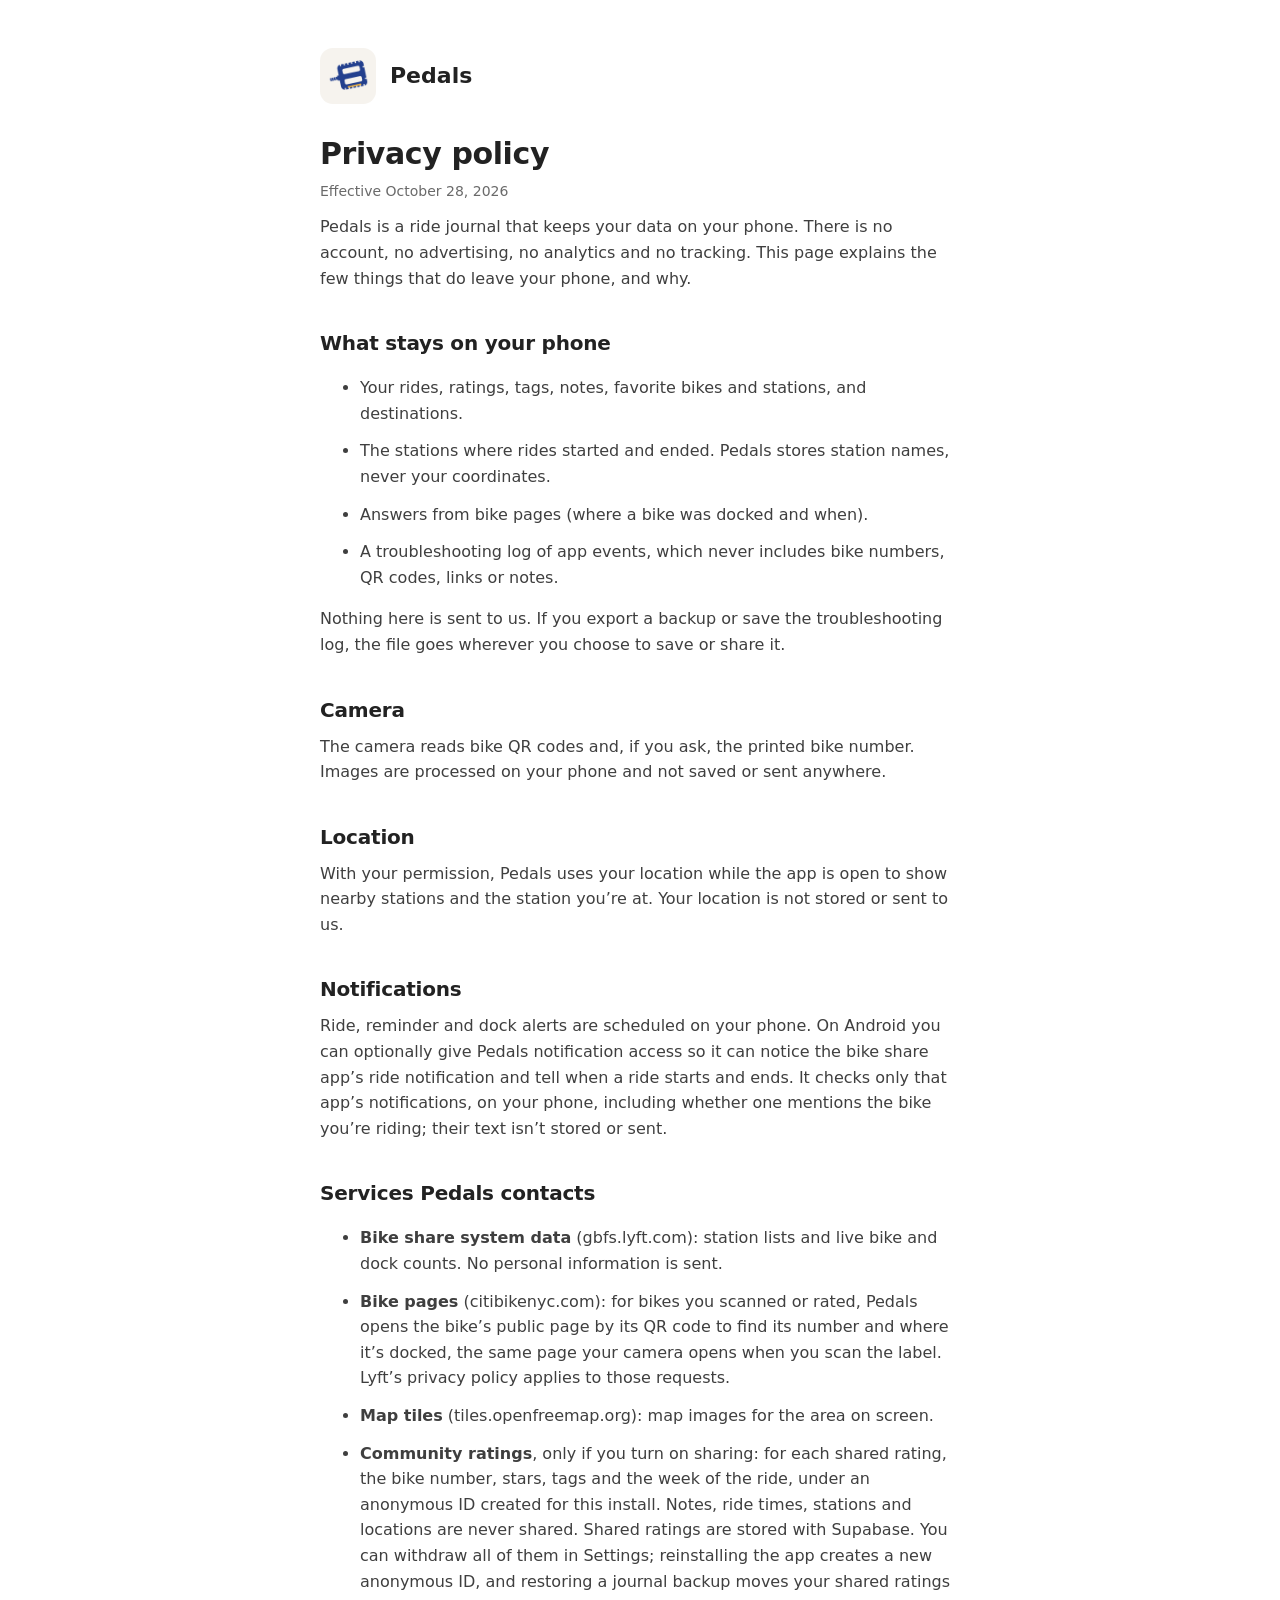
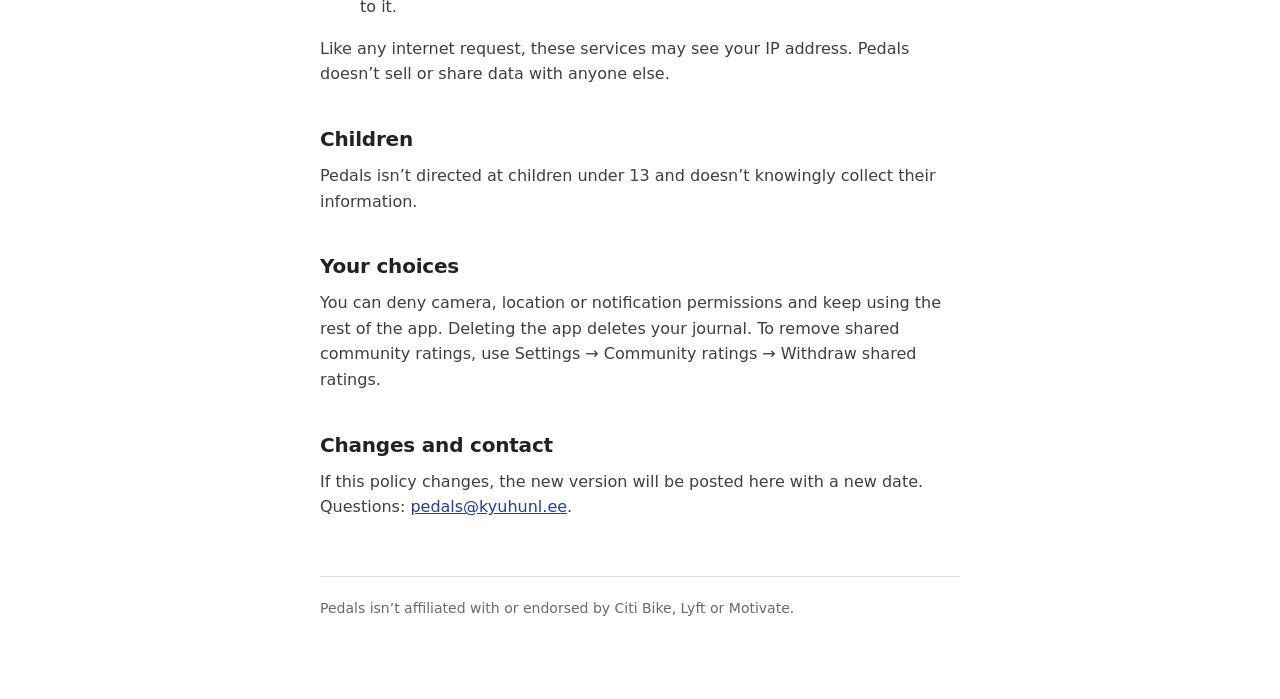
==== privacy.html @ 89486027 "Pedals site: home, privacy policy, support" ====
<!doctype html>
<html lang="en">
<head>
<meta charset="utf-8">
<meta name="viewport" content="width=device-width, initial-scale=1">
<title>Pedals privacy policy</title>
<link rel="icon" href="icon.png">
<link rel="stylesheet" href="style.css">
</head>
<body>
<main>
<header><img src="icon.png" alt=""><a href="./">Pedals</a></header>
<h1>Privacy policy</h1>
<p class="muted">Effective October 28, 2026</p>
<p>Pedals is a ride journal that keeps your data on your phone. There is no account, no advertising, no analytics and no tracking. This page explains the few things that do leave your phone, and why.</p>

<h2>What stays on your phone</h2>
<ul>
<li>Your rides, ratings, tags, notes, favorite bikes and stations, and destinations.</li>
<li>The stations where rides started and ended. Pedals stores station names, never your coordinates.</li>
<li>Answers from bike pages (where a bike was docked and when).</li>
<li>A troubleshooting log of app events, which never includes bike numbers, QR codes, links or notes.</li>
</ul>
<p>Nothing here is sent to us. If you export a backup or save the troubleshooting log, the file goes wherever you choose to save or share it.</p>

<h2>Camera</h2>
<p>The camera reads bike QR codes and, if you ask, the printed bike number. Images are processed on your phone and not saved or sent anywhere.</p>

<h2>Location</h2>
<p>With your permission, Pedals uses your location while the app is open to show nearby stations and the station you’re at. Your location is not stored or sent to us.</p>

<h2>Notifications</h2>
<p>Ride, reminder and dock alerts are scheduled on your phone. On Android you can optionally give Pedals notification access so it can notice the bike share app’s ride notification and tell when a ride starts and ends. It checks only that app’s notifications, on your phone, including whether one mentions the bike you’re riding; their text isn’t stored or sent.</p>

<h2>Services Pedals contacts</h2>
<ul>
<li><strong>Bike share system data</strong> (gbfs.lyft.com): station lists and live bike and dock counts. No personal information is sent.</li>
<li><strong>Bike pages</strong> (citibikenyc.com): for bikes you scanned or rated, Pedals opens the bike’s public page by its QR code to find its number and where it’s docked, the same page your camera opens when you scan the label. Lyft’s privacy policy applies to those requests.</li>
<li><strong>Map tiles</strong> (tiles.openfreemap.org): map images for the area on screen.</li>
<li><strong>Community ratings</strong>, only if you turn on sharing: for each shared rating, the bike number, stars, tags and the week of the ride, under an anonymous ID created for this install. Notes, ride times, stations and locations are never shared. Shared ratings are stored with Supabase. You can withdraw all of them in Settings; reinstalling the app creates a new anonymous ID, and restoring a journal backup moves your shared ratings to it.</li>
</ul>
<p>Like any internet request, these services may see your IP address. Pedals doesn’t sell or share data with anyone else.</p>

<h2>Children</h2>
<p>Pedals isn’t directed at children under 13 and doesn’t knowingly collect their information.</p>

<h2>Your choices</h2>
<p>You can deny camera, location or notification permissions and keep using the rest of the app. Deleting the app deletes your journal. To remove shared community ratings, use Settings → Community ratings → Withdraw shared ratings.</p>

<h2>Changes and contact</h2>
<p>If this policy changes, the new version will be posted here with a new date. Questions: <a href="mailto:pedals@kyuhunl.ee">pedals@kyuhunl.ee</a>.</p>

<footer class="muted">Pedals isn’t affiliated with or endorsed by Citi Bike, Lyft or Motivate.</footer>
</main>
</body>
</html>
---- style.css ----
:root { --ink:#222222; --body:#3F3F3F; --muted:#6A6A6A; --line:#DDDDDD; --accent:#23408E; --bg:#FFFFFF; }
@media (prefers-color-scheme: dark) { :root { --ink:#F7F7F7; --body:#D9D9D9; --muted:#A3A3A3; --line:#333333; --accent:#9DB8FF; --bg:#121212; } }
* { box-sizing: border-box; }
body { margin: 0; background: var(--bg); color: var(--body); font: 16px/1.6 Inter, -apple-system, system-ui, Roboto, sans-serif; }
main { max-width: 680px; margin: 0 auto; padding: 48px 20px 80px; }
header { display: flex; align-items: center; gap: 14px; margin-bottom: 32px; }
header img { width: 56px; height: 56px; border-radius: 13px; }
header a { color: var(--ink); text-decoration: none; font-weight: 700; font-size: 22px; }
h1 { color: var(--ink); font-size: 30px; line-height: 1.2; letter-spacing: -0.4px; margin: 0 0 8px; }
h2 { color: var(--ink); font-size: 20px; margin: 36px 0 8px; letter-spacing: -0.2px; }
p, li { margin: 0 0 12px; }
a { color: var(--accent); }
.muted { color: var(--muted); font-size: 14px; }
footer { margin-top: 56px; padding-top: 20px; border-top: 1px solid var(--line); }
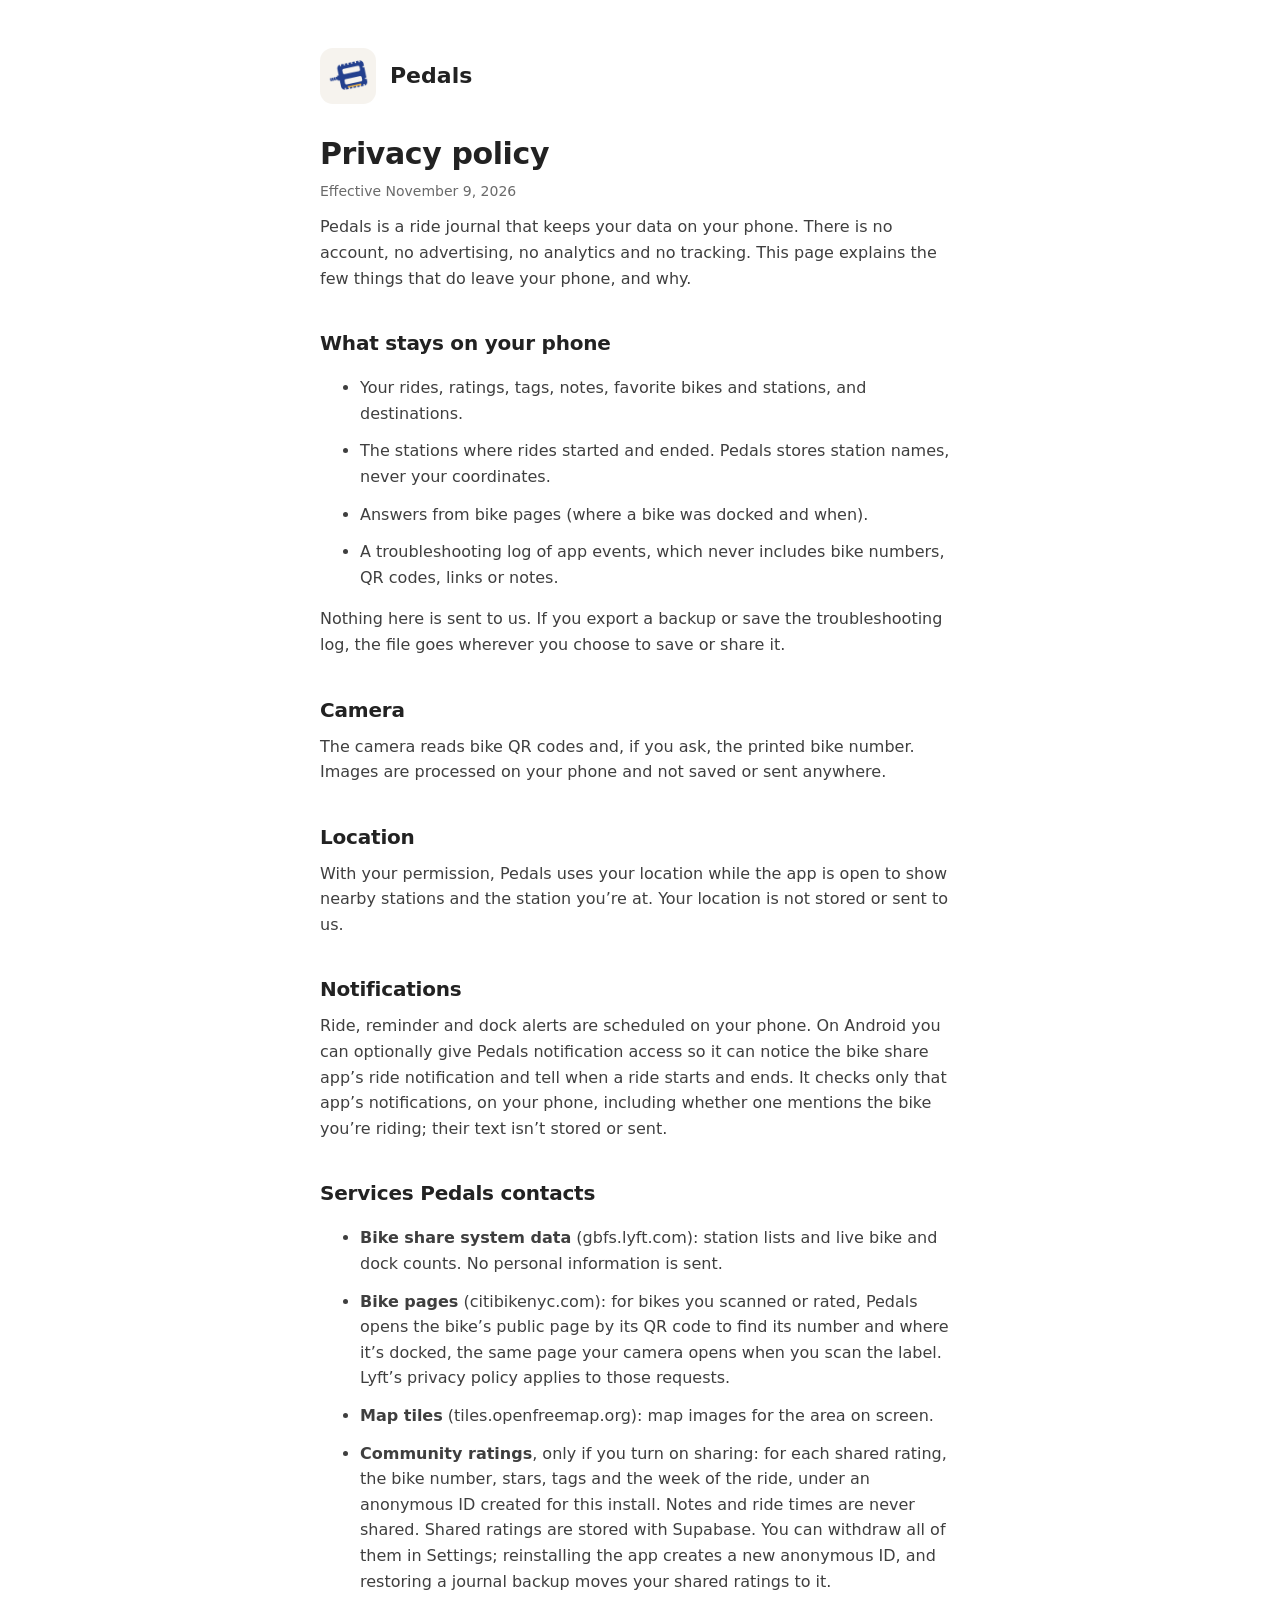
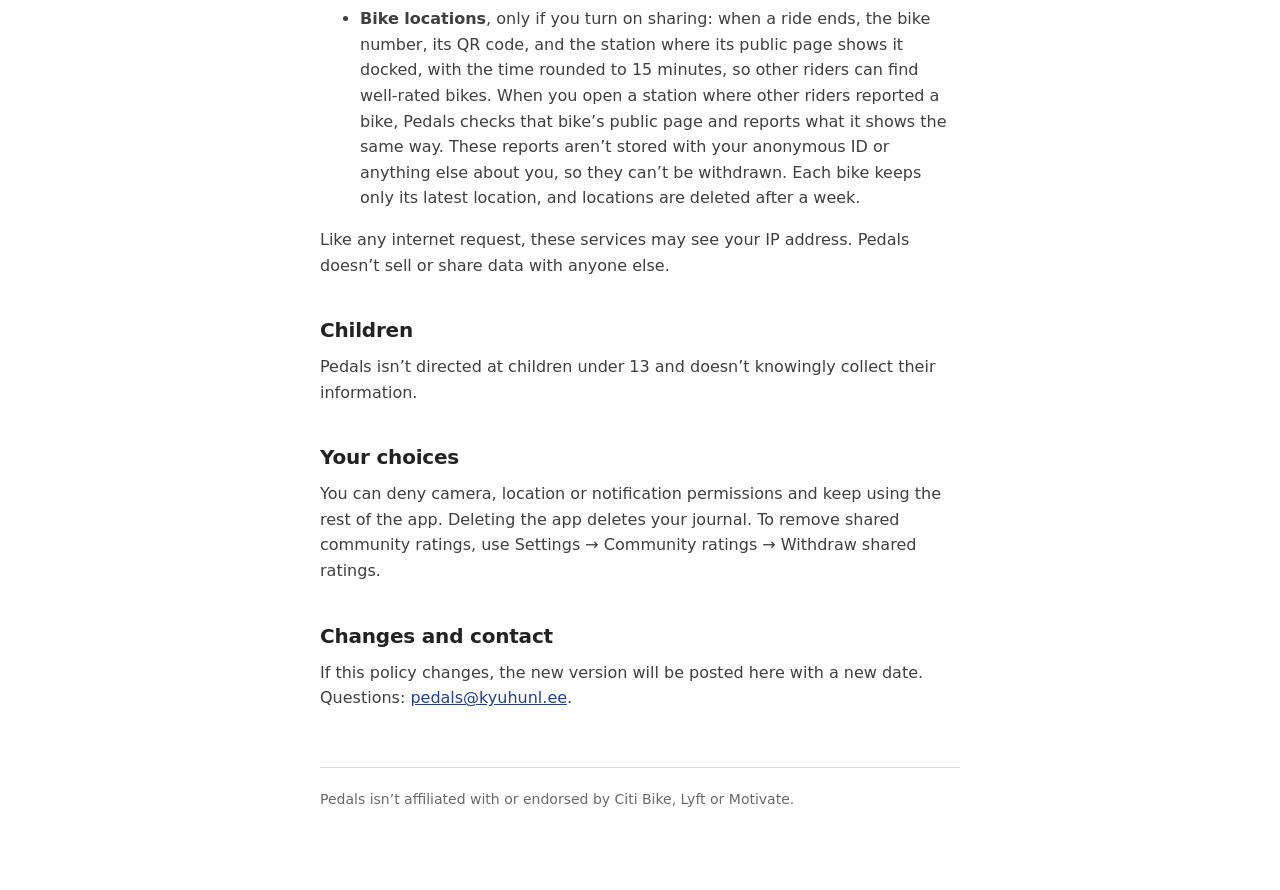
==== commit 1d880b4d: "Privacy policy: bike location reports and station checks" ====
--- a/privacy.html
+++ b/privacy.html
@@ -11,7 +11,7 @@
 <main>
 <header><img src="icon.png" alt=""><a href="./">Pedals</a></header>
 <h1>Privacy policy</h1>
-<p class="muted">Effective October 28, 2026</p>
+<p class="muted">Effective November 9, 2026</p>
 <p>Pedals is a ride journal that keeps your data on your phone. There is no account, no advertising, no analytics and no tracking. This page explains the few things that do leave your phone, and why.</p>
 
 <h2>What stays on your phone</h2>
@@ -37,7 +37,8 @@
 <li><strong>Bike share system data</strong> (gbfs.lyft.com): station lists and live bike and dock counts. No personal information is sent.</li>
 <li><strong>Bike pages</strong> (citibikenyc.com): for bikes you scanned or rated, Pedals opens the bike’s public page by its QR code to find its number and where it’s docked, the same page your camera opens when you scan the label. Lyft’s privacy policy applies to those requests.</li>
 <li><strong>Map tiles</strong> (tiles.openfreemap.org): map images for the area on screen.</li>
-<li><strong>Community ratings</strong>, only if you turn on sharing: for each shared rating, the bike number, stars, tags and the week of the ride, under an anonymous ID created for this install. Notes, ride times, stations and locations are never shared. Shared ratings are stored with Supabase. You can withdraw all of them in Settings; reinstalling the app creates a new anonymous ID, and restoring a journal backup moves your shared ratings to it.</li>
+<li><strong>Community ratings</strong>, only if you turn on sharing: for each shared rating, the bike number, stars, tags and the week of the ride, under an anonymous ID created for this install. Notes and ride times are never shared. Shared ratings are stored with Supabase. You can withdraw all of them in Settings; reinstalling the app creates a new anonymous ID, and restoring a journal backup moves your shared ratings to it.</li>
+<li><strong>Bike locations</strong>, only if you turn on sharing: when a ride ends, the bike number, its QR code, and the station where its public page shows it docked, with the time rounded to 15 minutes, so other riders can find well-rated bikes. When you open a station where other riders reported a bike, Pedals checks that bike’s public page and reports what it shows the same way. These reports aren’t stored with your anonymous ID or anything else about you, so they can’t be withdrawn. Each bike keeps only its latest location, and locations are deleted after a week.</li>
 </ul>
 <p>Like any internet request, these services may see your IP address. Pedals doesn’t sell or share data with anyone else.</p>
 
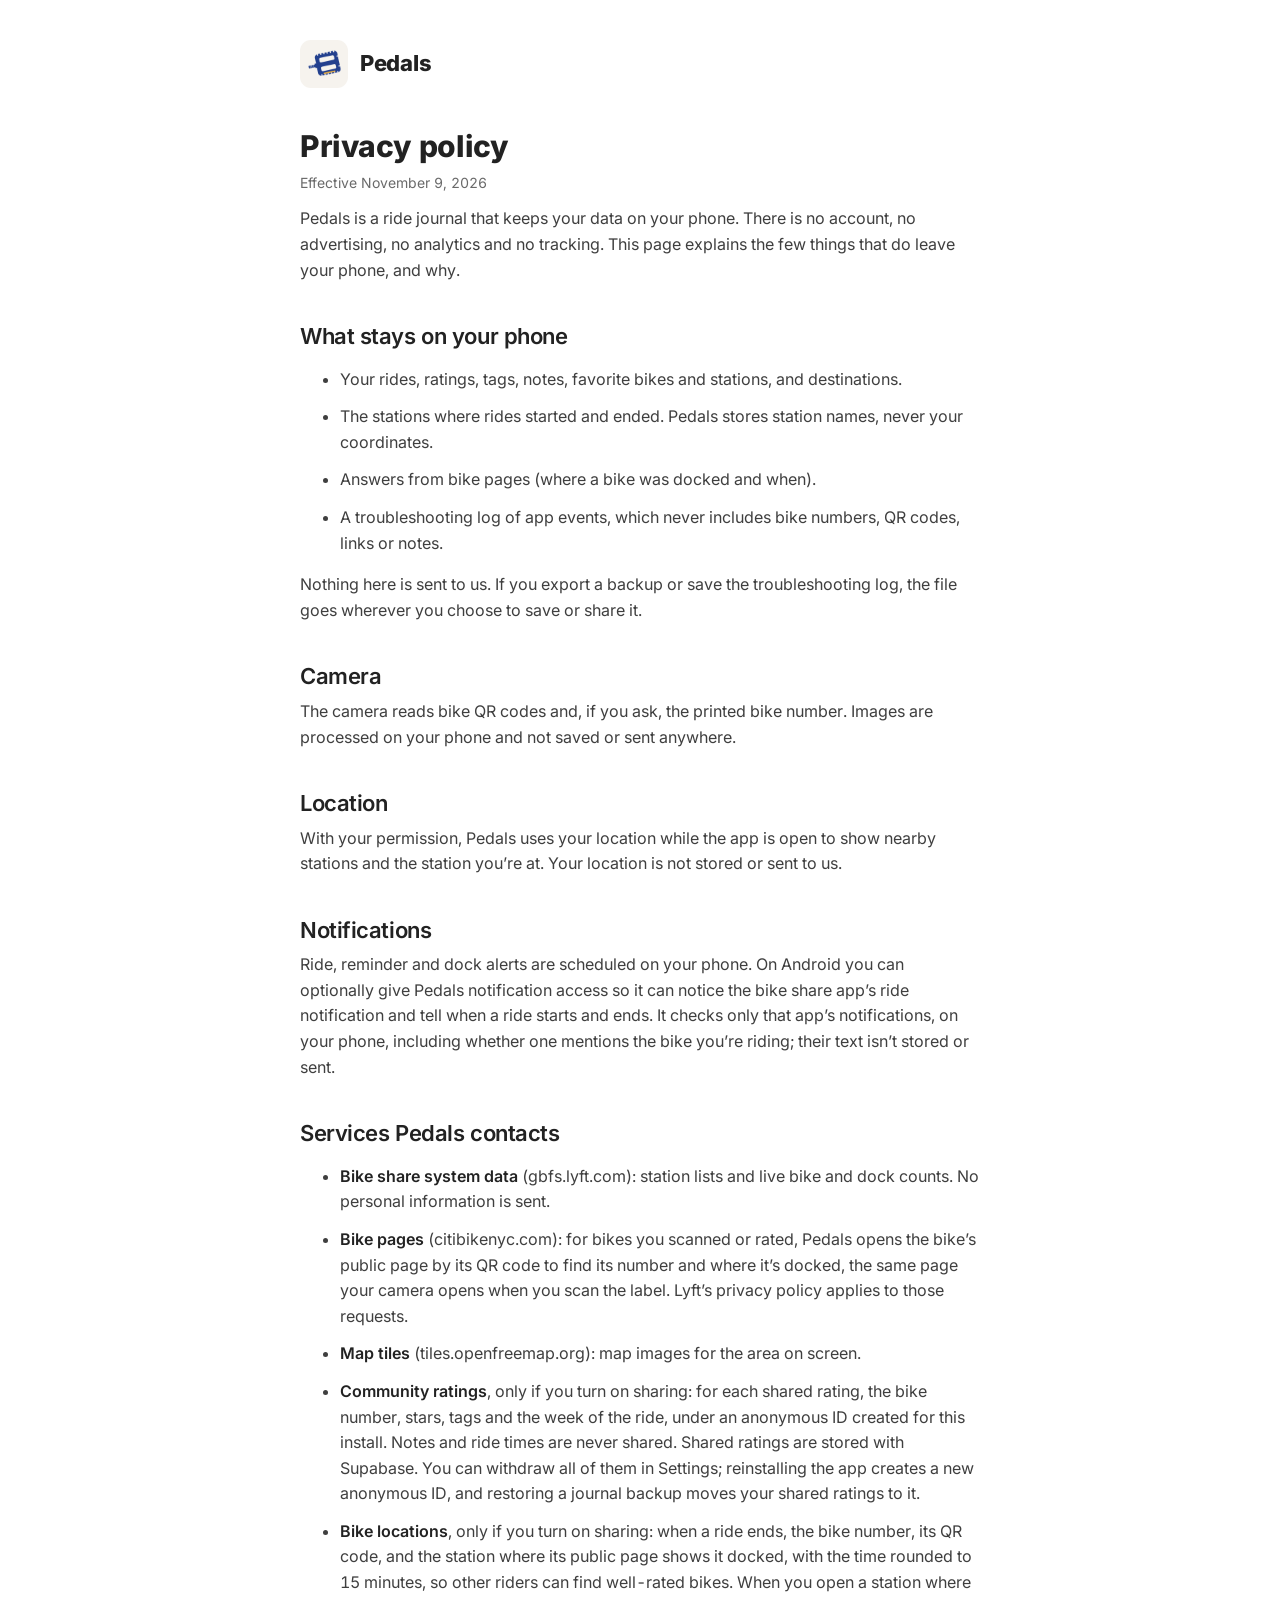
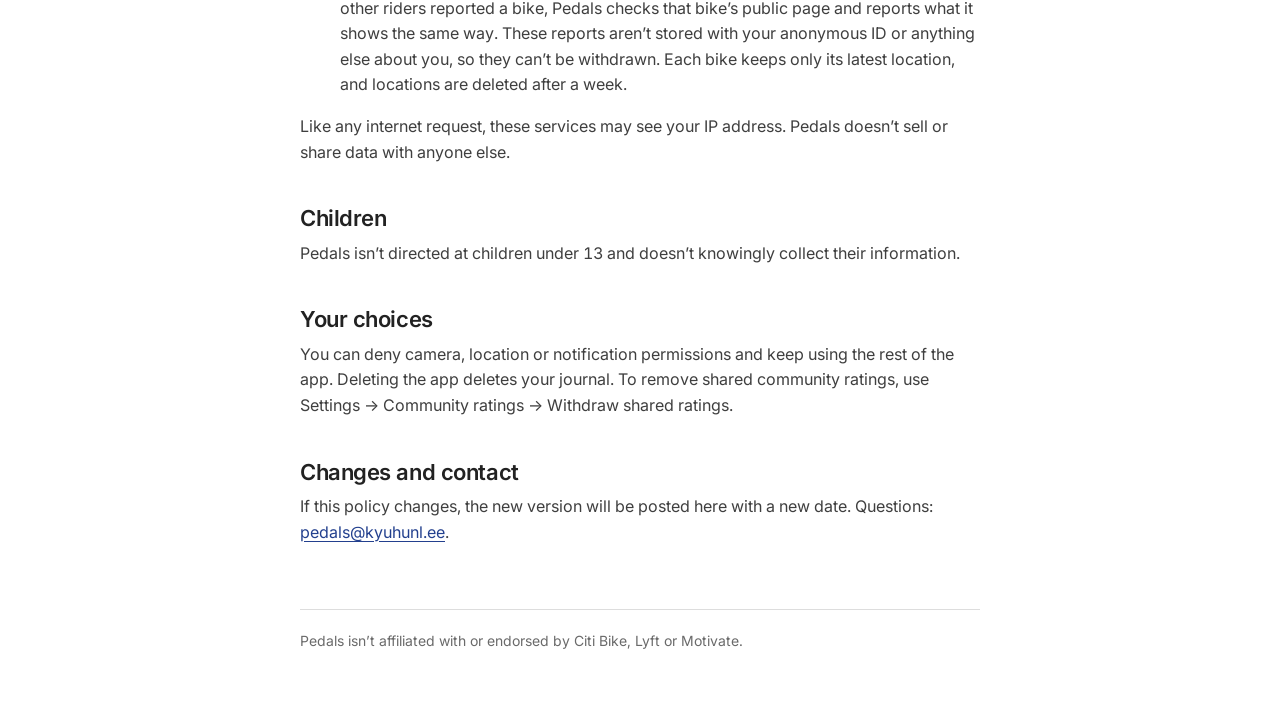
==== commit 867c25c7: "Version the stylesheet link so browsers fetch new styles" ====
--- a/privacy.html
+++ b/privacy.html
@@ -5,7 +5,7 @@
 <meta name="viewport" content="width=device-width, initial-scale=1">
 <title>Pedals privacy policy</title>
 <link rel="icon" href="icon.png">
-<link rel="stylesheet" href="style.css">
+<link rel="stylesheet" href="style.css?v=3">
 </head>
 <body>
 <main>
--- a/style.css
+++ b/style.css
@@ -1,14 +1,117 @@
-:root { --ink:#222222; --body:#3F3F3F; --muted:#6A6A6A; --line:#DDDDDD; --accent:#23408E; --bg:#FFFFFF; }
-@media (prefers-color-scheme: dark) { :root { --ink:#F7F7F7; --body:#D9D9D9; --muted:#A3A3A3; --line:#333333; --accent:#9DB8FF; --bg:#121212; } }
+/* Pedals site: the app's DESIGN.md tokens. White and ink, navy as the one
+   action color, Inter, hairlines instead of boxes. */
+@font-face { font-family: Inter; font-weight: 400; font-display: swap; src: url(fonts/Inter_400Regular.woff2) format("woff2"); }
+@font-face { font-family: Inter; font-weight: 600; font-display: swap; src: url(fonts/Inter_600SemiBold.woff2) format("woff2"); }
+@font-face { font-family: Inter; font-weight: 800; font-display: swap; src: url(fonts/Inter_800ExtraBold.woff2) format("woff2"); }
+
+:root {
+  --ink: #222222; --body: #3F3F3F; --muted: #6A6A6A; --line: #DDDDDD;
+  --soft: #F7F7F7; --accent: #23408E; --on-accent: #FFFFFF; --bg: #FFFFFF;
+  --frame: #161616; --shadow: rgba(0, 0, 0, 0.14);
+}
+@media (prefers-color-scheme: dark) {
+  :root {
+    --ink: #F7F7F7; --body: #D9D9D9; --muted: #A3A3A3; --line: #333333;
+    --soft: #1C1C1C; --accent: #9DB8FF; --on-accent: #0F1F4A; --bg: #121212;
+    --frame: #2A2A2A; --shadow: rgba(0, 0, 0, 0.5);
+  }
+}
+
 * { box-sizing: border-box; }
-body { margin: 0; background: var(--bg); color: var(--body); font: 16px/1.6 Inter, -apple-system, system-ui, Roboto, sans-serif; }
-main { max-width: 680px; margin: 0 auto; padding: 48px 20px 80px; }
-header { display: flex; align-items: center; gap: 14px; margin-bottom: 32px; }
-header img { width: 56px; height: 56px; border-radius: 13px; }
-header a { color: var(--ink); text-decoration: none; font-weight: 700; font-size: 22px; }
-h1 { color: var(--ink); font-size: 30px; line-height: 1.2; letter-spacing: -0.4px; margin: 0 0 8px; }
-h2 { color: var(--ink); font-size: 20px; margin: 36px 0 8px; letter-spacing: -0.2px; }
+html { -webkit-text-size-adjust: 100%; }
+body {
+  margin: 0; background: var(--bg); color: var(--body);
+  font: 16px/1.6 Inter, -apple-system, system-ui, Roboto, sans-serif;
+  font-feature-settings: "tnum" 1;
+}
+::selection { background: var(--accent); color: var(--on-accent); }
+main { max-width: 720px; margin: 0 auto; padding: 40px 20px 72px; }
+header { display: flex; align-items: center; gap: 12px; margin-bottom: 40px; }
+header img { width: 48px; height: 48px; border-radius: 11px; }
+header a { color: var(--ink); text-decoration: none; font-weight: 800; font-size: 22px; letter-spacing: -0.3px; }
+
+h1 { color: var(--ink); font-size: 30px; line-height: 1.2; letter-spacing: -0.4px; margin: 0 0 8px; font-weight: 800; text-wrap: balance; }
+h2 { color: var(--ink); font-size: 22px; line-height: 1.25; letter-spacing: -0.44px; margin: 40px 0 8px; font-weight: 600; text-wrap: balance; }
 p, li { margin: 0 0 12px; }
-a { color: var(--accent); }
+a { color: var(--accent); text-underline-offset: 3px; }
+a:focus-visible, .button:focus-visible { outline: 2px solid var(--accent); outline-offset: 3px; border-radius: 4px; }
+strong { color: var(--ink); font-weight: 600; }
 .muted { color: var(--muted); font-size: 14px; }
-footer { margin-top: 56px; padding-top: 20px; border-top: 1px solid var(--line); }
+footer { margin-top: 64px; padding-top: 20px; border-top: 1px solid var(--line); }
+footer p { margin-bottom: 8px; }
+
+/* Home page */
+.home main { max-width: 1040px; }
+.home h1 { font-size: clamp(36px, 6vw, 60px); line-height: 1.05; letter-spacing: -1.5px; margin-bottom: 20px; }
+.home h2 { font-size: clamp(24px, 3vw, 32px); letter-spacing: -0.6px; margin: 0 0 12px; }
+.lead { font-size: 18px; line-height: 1.6; max-width: 34em; }
+
+.phone { margin: 0; }
+.phone img {
+  display: block; width: 100%; height: auto;
+  border: 7px solid var(--frame); border-radius: 38px;
+  box-shadow: 0 18px 40px -12px var(--shadow), 0 4px 10px -4px var(--shadow);
+}
+
+.hero { display: grid; grid-template-columns: 1fr 300px; gap: 56px; align-items: center; margin-bottom: 96px; }
+.actions { display: flex; flex-wrap: wrap; align-items: center; gap: 12px 20px; margin-top: 28px; }
+.button {
+  display: inline-flex; align-items: center; min-height: 48px; padding: 0 22px;
+  background: var(--accent); color: var(--on-accent); border-radius: 8px;
+  font-weight: 600; text-decoration: none; transition: transform 160ms cubic-bezier(.2, .8, .2, 1);
+}
+.button:hover { transform: translateY(-1px); }
+.button:active { transform: translateY(0); }
+.status { color: var(--muted); font-size: 15px; }
+
+.feature {
+  display: grid; grid-template-columns: 240px 1fr; gap: 56px; align-items: center;
+  padding: 56px 0; border-top: 1px solid var(--line);
+}
+.feature.flip { grid-template-columns: 1fr 240px; }
+.feature.flip .phone { order: 2; }
+.feature p { max-width: 30em; }
+
+.private, .testing { padding: 56px 0 0; border-top: 1px solid var(--line); }
+.private p, .testing > p { max-width: 38em; }
+
+.steps { list-style: none; counter-reset: step; padding: 0; margin: 24px 0 28px; max-width: 38em; }
+.steps li { counter-increment: step; position: relative; padding: 0 0 18px 48px; margin: 0; }
+.steps li::before {
+  content: counter(step); position: absolute; left: 0; top: -1px;
+  width: 30px; height: 30px; border-radius: 50%; background: var(--ink); color: var(--bg);
+  display: grid; place-items: center; font-weight: 600; font-size: 14px;
+}
+.steps li:not(:last-child)::after {
+  content: ""; position: absolute; left: 14.5px; top: 34px; bottom: 4px; width: 1px; background: var(--line);
+}
+
+@media (max-width: 760px) {
+  .hero { grid-template-columns: 1fr; gap: 40px; margin-bottom: 64px; }
+  .hero-phone { max-width: 260px; margin: 0 auto; }
+  .feature, .feature.flip { grid-template-columns: 1fr; gap: 28px; padding: 44px 0; }
+  .feature .phone, .feature.flip .phone { order: 0; max-width: 220px; margin: 0 auto; }
+}
+@media (prefers-reduced-motion: reduce) { .button { transition: none; } }
+
+/* Scan-to-unlock flow: three drawn steps instead of a screenshot. */
+.flow { display: grid; grid-template-columns: 1fr 1fr; gap: 56px; align-items: center; padding: 56px 0; border-top: 1px solid var(--line); }
+.flow p { max-width: 30em; }
+.flow-steps { list-style: none; margin: 0; padding: 0; display: grid; gap: 14px; }
+.flow-steps li {
+  display: grid; grid-template-columns: 48px 1fr; grid-template-rows: auto auto; column-gap: 16px;
+  align-items: center; padding: 14px 18px; border: 1px solid var(--line); border-radius: 14px; margin: 0;
+}
+.flow-steps li + li { position: relative; }
+.flow-steps li + li::before {
+  content: ""; position: absolute; left: 41px; top: -15px; height: 14px; width: 1px; background: var(--line);
+}
+.flow-steps svg {
+  grid-row: span 2; width: 44px; height: 44px; padding: 8px; border-radius: 12px; background: var(--soft);
+  fill: none; stroke: var(--accent); stroke-width: 1.8; stroke-linecap: round; stroke-linejoin: round;
+}
+.flow-steps strong { line-height: 1.3; }
+.flow-steps span { color: var(--muted); font-size: 14px; line-height: 1.4; }
+@media (max-width: 760px) {
+  .flow { grid-template-columns: 1fr; gap: 28px; padding: 44px 0; }
+}
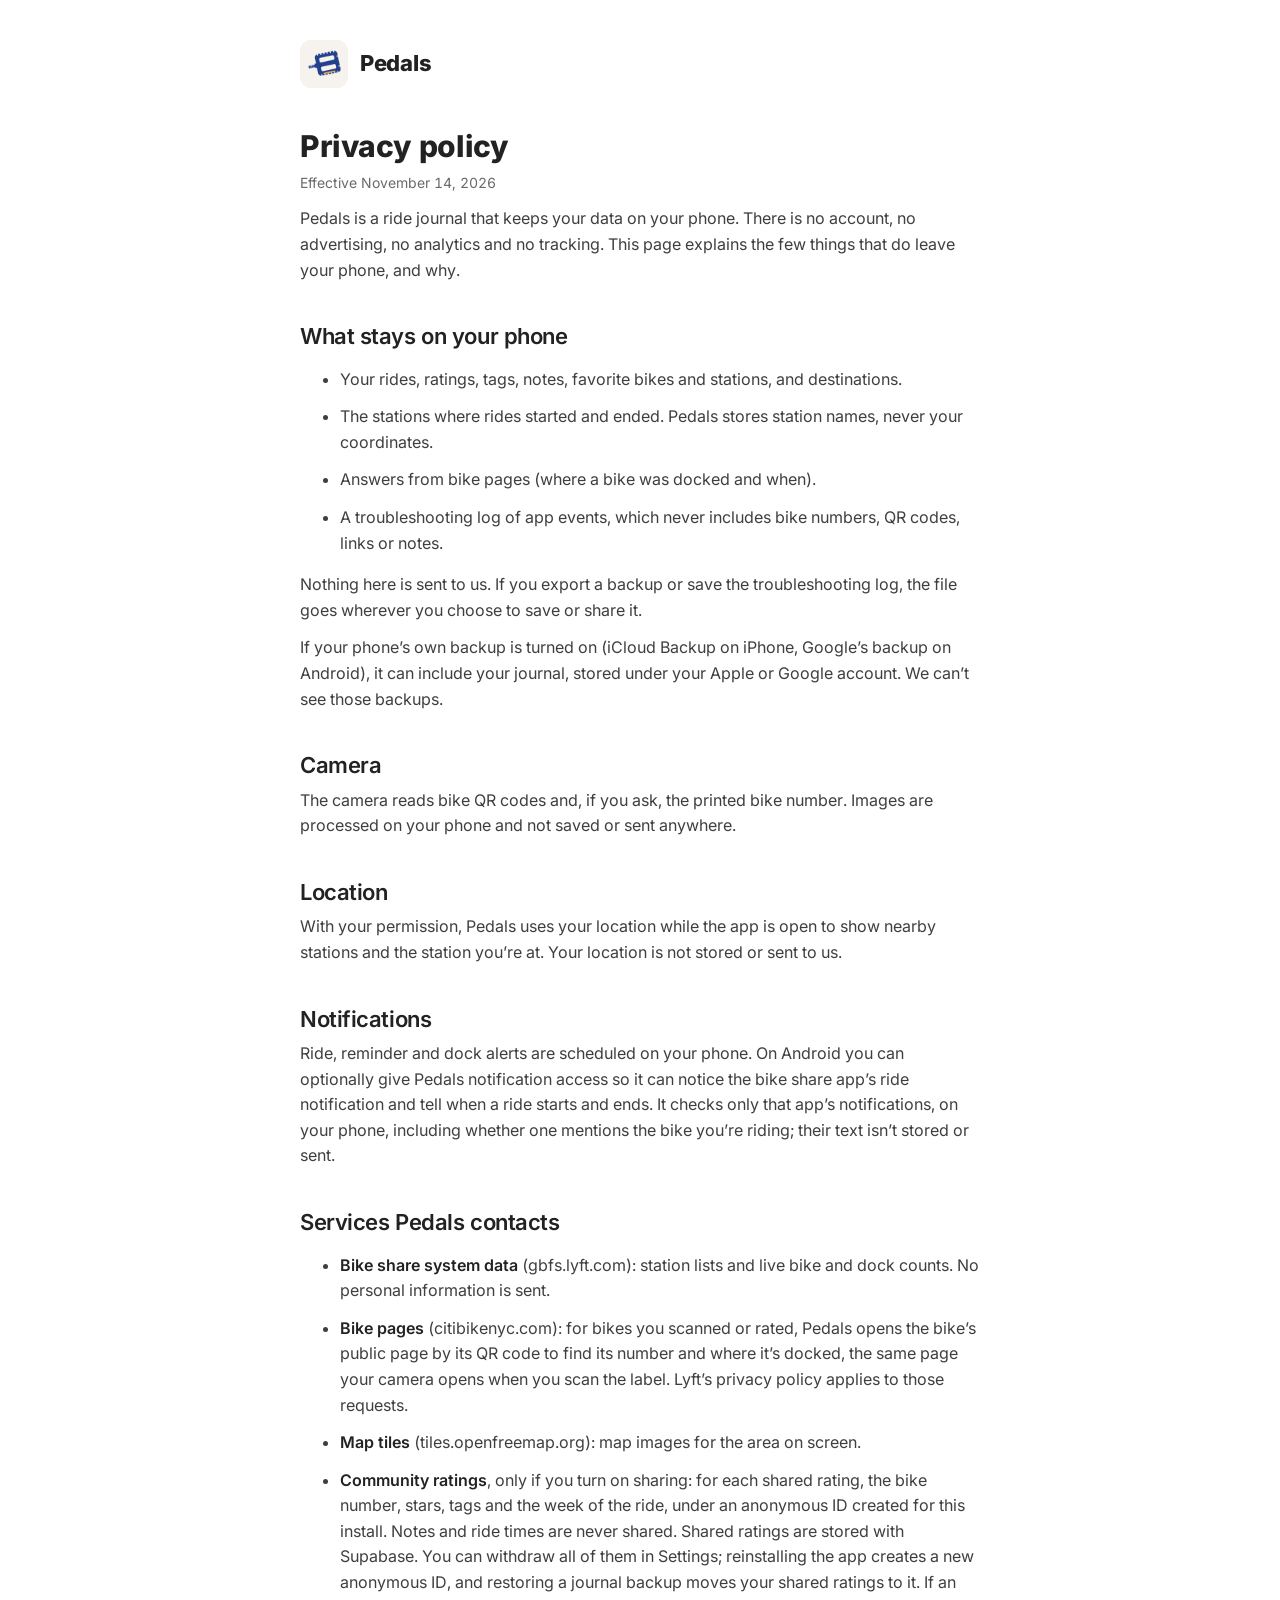
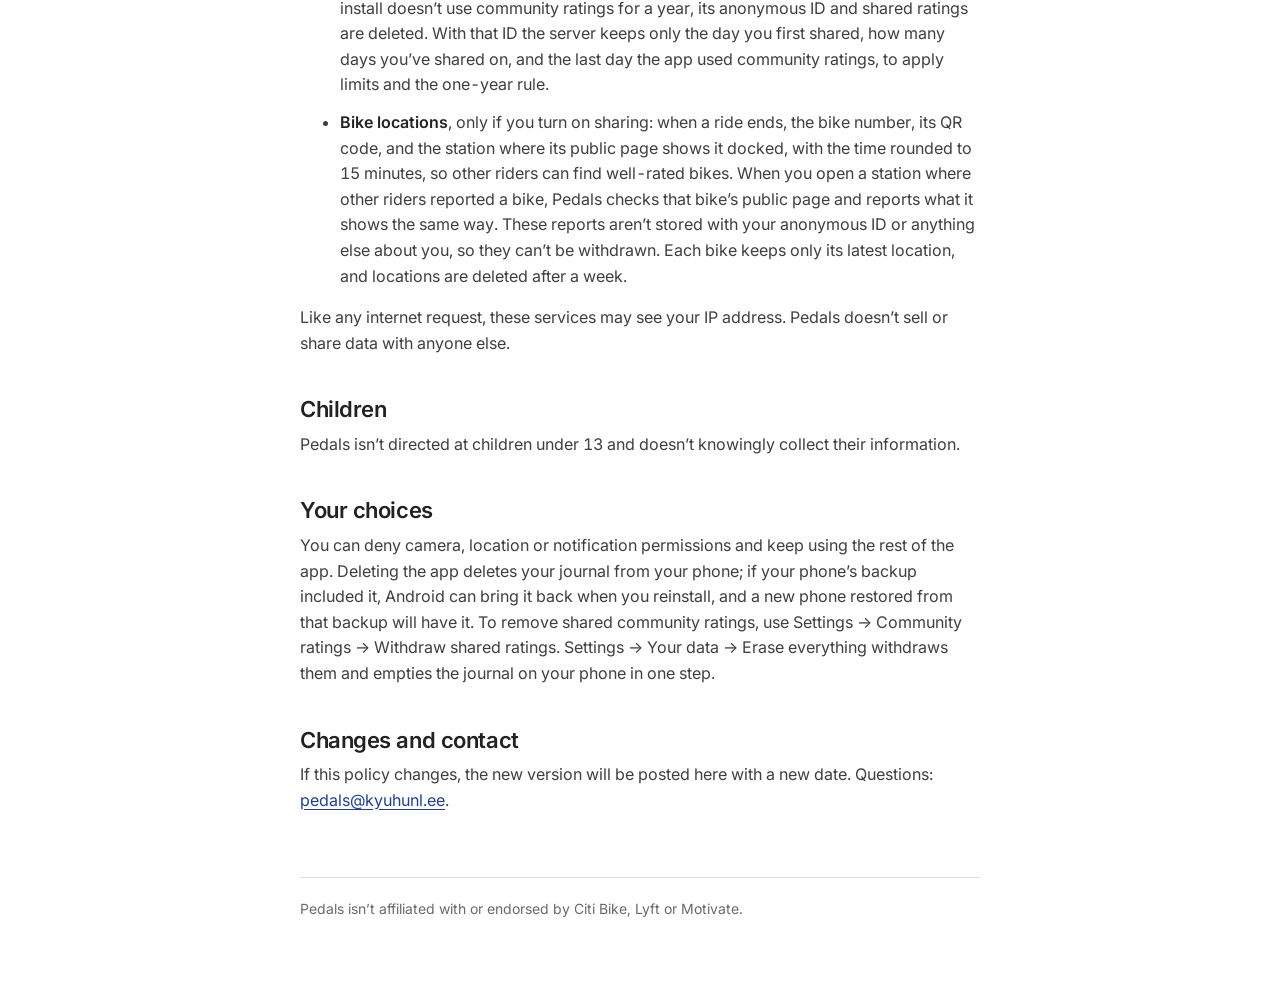
==== commit 2c1fa19c: "Privacy policy, effective Nov 14: phone backups, one-year deletion, what the server keeps, Erase eve" ====
--- a/privacy.html
+++ b/privacy.html
@@ -5,13 +5,13 @@
 <meta name="viewport" content="width=device-width, initial-scale=1">
 <title>Pedals privacy policy</title>
 <link rel="icon" href="icon.png">
-<link rel="stylesheet" href="style.css?v=3">
+<link rel="stylesheet" href="style.css?v=4">
 </head>
 <body>
 <main>
 <header><img src="icon.png" alt=""><a href="./">Pedals</a></header>
 <h1>Privacy policy</h1>
-<p class="muted">Effective November 9, 2026</p>
+<p class="muted">Effective November 14, 2026</p>
 <p>Pedals is a ride journal that keeps your data on your phone. There is no account, no advertising, no analytics and no tracking. This page explains the few things that do leave your phone, and why.</p>
 
 <h2>What stays on your phone</h2>
@@ -22,6 +22,7 @@
 <li>A troubleshooting log of app events, which never includes bike numbers, QR codes, links or notes.</li>
 </ul>
 <p>Nothing here is sent to us. If you export a backup or save the troubleshooting log, the file goes wherever you choose to save or share it.</p>
+<p>If your phone’s own backup is turned on (iCloud Backup on iPhone, Google’s backup on Android), it can include your journal, stored under your Apple or Google account. We can’t see those backups.</p>
 
 <h2>Camera</h2>
 <p>The camera reads bike QR codes and, if you ask, the printed bike number. Images are processed on your phone and not saved or sent anywhere.</p>
@@ -37,7 +38,7 @@
 <li><strong>Bike share system data</strong> (gbfs.lyft.com): station lists and live bike and dock counts. No personal information is sent.</li>
 <li><strong>Bike pages</strong> (citibikenyc.com): for bikes you scanned or rated, Pedals opens the bike’s public page by its QR code to find its number and where it’s docked, the same page your camera opens when you scan the label. Lyft’s privacy policy applies to those requests.</li>
 <li><strong>Map tiles</strong> (tiles.openfreemap.org): map images for the area on screen.</li>
-<li><strong>Community ratings</strong>, only if you turn on sharing: for each shared rating, the bike number, stars, tags and the week of the ride, under an anonymous ID created for this install. Notes and ride times are never shared. Shared ratings are stored with Supabase. You can withdraw all of them in Settings; reinstalling the app creates a new anonymous ID, and restoring a journal backup moves your shared ratings to it.</li>
+<li><strong>Community ratings</strong>, only if you turn on sharing: for each shared rating, the bike number, stars, tags and the week of the ride, under an anonymous ID created for this install. Notes and ride times are never shared. Shared ratings are stored with Supabase. You can withdraw all of them in Settings; reinstalling the app creates a new anonymous ID, and restoring a journal backup moves your shared ratings to it. If an install doesn’t use community ratings for a year, its anonymous ID and shared ratings are deleted. With that ID the server keeps only the day you first shared, how many days you’ve shared on, and the last day the app used community ratings, to apply limits and the one-year rule.</li>
 <li><strong>Bike locations</strong>, only if you turn on sharing: when a ride ends, the bike number, its QR code, and the station where its public page shows it docked, with the time rounded to 15 minutes, so other riders can find well-rated bikes. When you open a station where other riders reported a bike, Pedals checks that bike’s public page and reports what it shows the same way. These reports aren’t stored with your anonymous ID or anything else about you, so they can’t be withdrawn. Each bike keeps only its latest location, and locations are deleted after a week.</li>
 </ul>
 <p>Like any internet request, these services may see your IP address. Pedals doesn’t sell or share data with anyone else.</p>
@@ -46,7 +47,7 @@
 <p>Pedals isn’t directed at children under 13 and doesn’t knowingly collect their information.</p>
 
 <h2>Your choices</h2>
-<p>You can deny camera, location or notification permissions and keep using the rest of the app. Deleting the app deletes your journal. To remove shared community ratings, use Settings → Community ratings → Withdraw shared ratings.</p>
+<p>You can deny camera, location or notification permissions and keep using the rest of the app. Deleting the app deletes your journal from your phone; if your phone’s backup included it, Android can bring it back when you reinstall, and a new phone restored from that backup will have it. To remove shared community ratings, use Settings → Community ratings → Withdraw shared ratings. Settings → Your data → Erase everything withdraws them and empties the journal on your phone in one step.</p>
 
 <h2>Changes and contact</h2>
 <p>If this policy changes, the new version will be posted here with a new date. Questions: <a href="mailto:pedals@kyuhunl.ee">pedals@kyuhunl.ee</a>.</p>
--- a/style.css
+++ b/style.css
@@ -60,6 +60,9 @@
   background: var(--accent); color: var(--on-accent); border-radius: 8px;
   font-weight: 600; text-decoration: none; transition: transform 160ms cubic-bezier(.2, .8, .2, 1);
 }
+.button { gap: 8px; }
+.button svg { width: 18px; height: 18px; fill: none; stroke: currentColor; stroke-width: 2.2; stroke-linecap: round; stroke-linejoin: round; }
+.button.secondary { background: transparent; color: var(--accent); box-shadow: inset 0 0 0 1.5px var(--accent); }
 .button:hover { transform: translateY(-1px); }
 .button:active { transform: translateY(0); }
 .status { color: var(--muted); font-size: 15px; }
